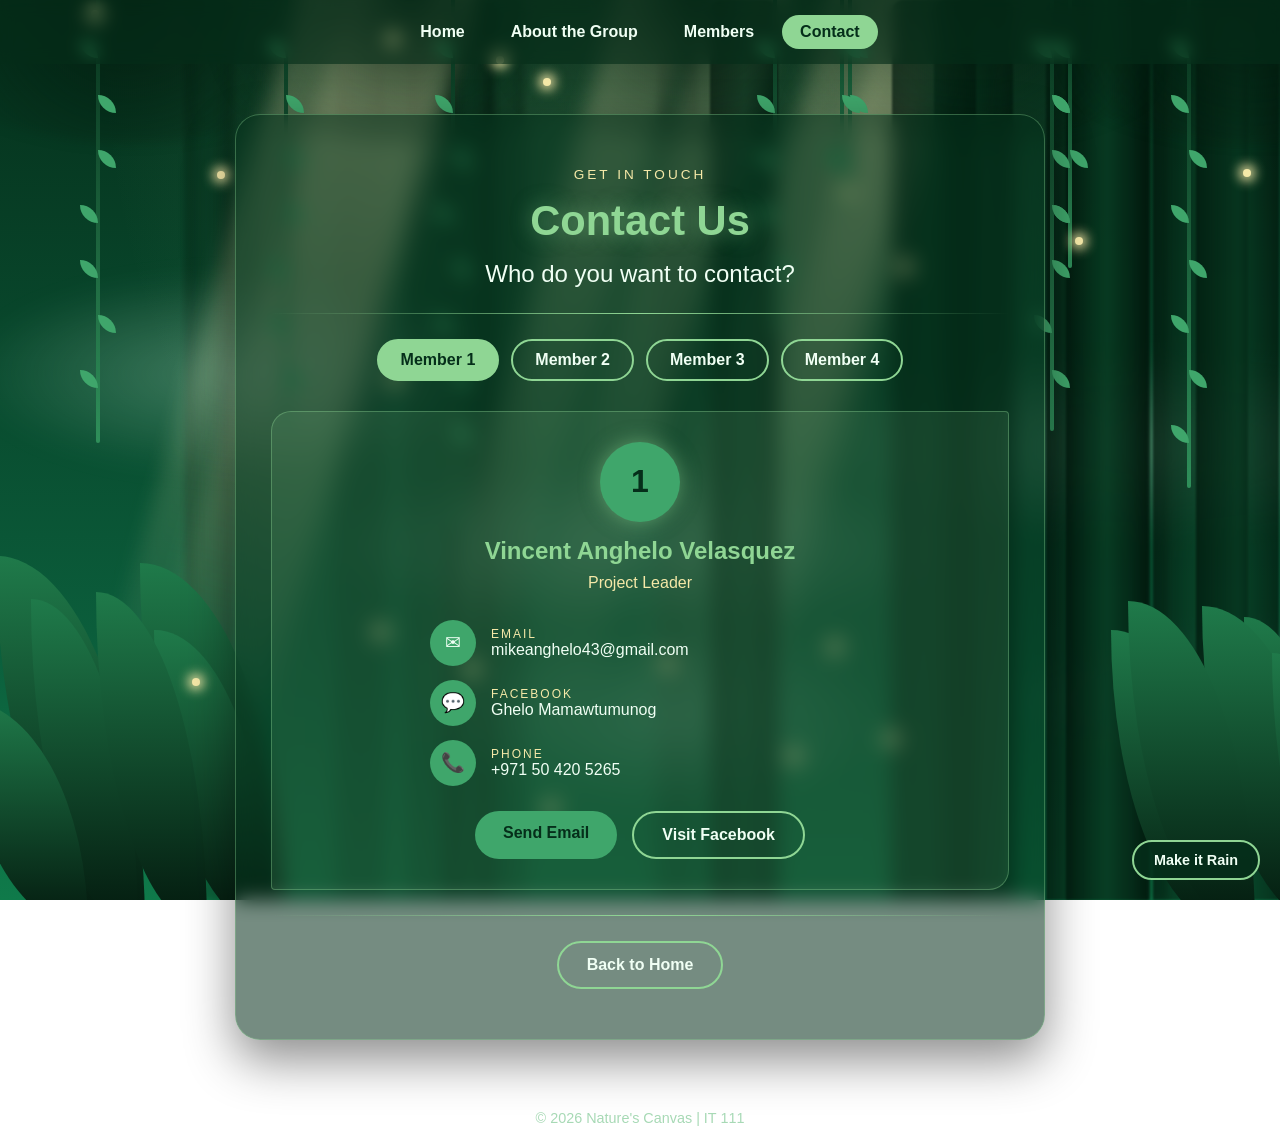
==== contact.html @ d49cdc34 "Add files via upload" ====
<!DOCTYPE html>
<html lang="en">
<head>
  <meta charset="UTF-8">
  <meta name="viewport" content="width=device-width, initial-scale=1.0">
  <title>Contact - Rainforest Group Website</title>
  <link rel="stylesheet" href="rainforest.css">

  <style>

    .picker {
      display: flex;
      justify-content: center;
      flex-wrap: wrap;
      gap: 12px;
      margin: 25px 0 30px;
    }

    .picker button {
      padding: 10px 22px;
      border: 2px solid var(--dahon);
      border-radius: 30px;
      background: transparent;
      color: var(--letra);
      font-family: inherit;
      font-size: 1rem;
      font-weight: bold;
      cursor: pointer;
      transition: 0.3s;
    }

    .picker button:hover {
      background: rgba(143, 214, 148, 0.2);
      transform: translateY(-3px);
    }

    .picker button.napili {
      background: var(--dahon);
      color: var(--gubat-madilim);
    }

    .contact-card {
      background: rgba(143, 214, 148, 0.12);
      border: 1px solid rgba(143, 214, 148, 0.35);
      border-radius: 20px 4px 20px 4px;
      padding: 30px 25px;
      text-align: center;
      animation: lumitaw 0.5s ease;
    }

    /* Bilog na may numero ng member */
    .contact-avatar {
      width: 80px;
      height: 80px;
      margin: 0 auto 15px;
      border-radius: 50%;
      background: var(--gubat-liwanag);
      color: var(--gubat-madilim);
      font-size: 2rem;
      font-weight: bold;
      display: flex;
      align-items: center;
      justify-content: center;
      box-shadow: 0 0 20px rgba(143, 214, 148, 0.5);
    }

    .contact-card h3 {
      font-size: 1.5rem;
      color: var(--dahon);
      margin-bottom: 4px;
    }

    .contact-card .role {
      color: var(--liwanag);
      margin-bottom: 22px;
    }

    .info-list {
      max-width: 420px;
      margin: 0 auto 25px;
      text-align: left;
    }

    .info-row {
      display: flex;
      align-items: center;
      gap: 15px;
      margin-bottom: 14px;
    }

    .info-icon {
      flex-shrink: 0; 
      width: 46px;
      height: 46px;
      border-radius: 50%;
      background: var(--gubat-liwanag);
      font-size: 1.2rem;
      display: flex;
      align-items: center;
      justify-content: center;
    }

    .info-row small {
      display: block;
      font-size: 0.75rem;
      letter-spacing: 2px;
      text-transform: uppercase;
      color: var(--liwanag);
    }

    .info-row span {
      word-break: break-word;
    }
  </style>
</head>
<body>

  <div id="dahon-layer"></div>
  <div id="alitaptap-layer"></div>

  <nav>
    <a href="index.html">Home</a>
    <a href="about.html">About the Group</a>
    <a href="members.html">Members</a>
    <a href="contact.html" class="active">Contact</a>
  </nav>

  <main>
    <div class="hero">
      <span class="label">Get in Touch</span>
      <h1 class="walang-cursor">Contact Us</h1>
      <h2>Who do you want to contact?</h2>

      <hr>

      <div class="picker" id="picker"></div>

      <div class="contact-card" id="contact-card"></div>

      <hr>

      <div class="buttons">
        <a class="btn btn-outline" href="index.html">Back to Home</a>
      </div>
    </div>
  </main>

  <footer>&copy; 2026 Nature's Canvas | IT 111</footer>

  <script src="ulan.js"></script>

  <script>

    const members = [
      {
        name: "Vincent Anghelo Velasquez",
        role: "Project Leader",
        email: "mikeanghelo43@gmail.com",
        facebook: "Ghelo Mamawtumunog",
        facebookLink: "https://www.facebook.com/ghelo.velasquez.12",
        phone: "+971 50 420 5265"
      },
      {
        name: "Winny Hagen",
        role: "Web Designer",
        email: "wynni12wyne@yahoo.com",
        facebook: "Hagen Winnie",
        facebookLink: "https://www.facebook.com/wynni.sibal",
        phone: "1 320 828 6827"
      },
      {
        name: "Elijah Josh Pimentel",
        role: "HTML Developer",
        email: "elijahpimentel09@gmail.com",
        facebook: "Josh Pimentel",
        facebookLink: "https://www.facebook.com/elijah.deyto",
        phone: "3363 3027"
      },
      {
        name: "Tristan Miguel Inigo Lopez",
        role: "Documentation Officer",
        email: "Tristanmiguelinigo05@gmail.com",
        facebook: "Write Facebook name here",
        facebookLink: "https://www.facebook.com/share/1F8PS3yKAi/",
        phone: "97477827939"
      },
    ];

    const picker = document.getElementById("picker");
    const card = document.getElementById("contact-card");

    function ipakita(i) {
      const m = members[i];

      card.innerHTML =
        '<div class="contact-avatar">' + (i + 1) + '</div>' +
        '<h3>' + m.name + '</h3>' +
        '<p class="role">' + m.role + '</p>' +
        '<div class="info-list">' +
          '<div class="info-row"><div class="info-icon">&#9993;</div>' +
            '<div><small>Email</small><span>' + m.email + '</span></div></div>' +
          '<div class="info-row"><div class="info-icon">&#128172;</div>' +
            '<div><small>Facebook</small><span>' + m.facebook + '</span></div></div>' +
          '<div class="info-row"><div class="info-icon">&#128222;</div>' +
            '<div><small>Phone</small><span>' + m.phone + '</span></div></div>' +
        '</div>' +
        '<div class="buttons">' +
          '<a class="btn" href="https://mail.google.com/mail/?view=cm&fo=1&to=' + m.email + '" target="_blank">Send Email</a>' +
          '<a class="btn btn-outline" href="' + m.facebookLink + '" target="_blank">Visit Facebook</a>' +
        '</div>';
      const buttons = picker.querySelectorAll("button");
      buttons.forEach(function (b, n) {
        b.classList.toggle("napili", n === i);
      });
    }

    members.forEach(function (m, i) {
      const button = document.createElement("button");
      button.textContent = "Member " + (i + 1);
      button.addEventListener("click", function () {
        ipakita(i);
      });
      picker.appendChild(button);
    });

    ipakita(0);
  </script>

</body>
</html>
---- rainforest.css ----
:root {
  --gubat-madilim: #052e1a; 
  --gubat-gitna: #0b5d3b;    
  --gubat-liwanag: #3fa66b;   
  --dahon: #8fd694;       
  --liwanag: #f5e9a8;        
  --letra: #f0fff4;          
}

* {
  margin: 0;
  padding: 0;
  box-sizing: border-box;
}

body {
  font-family: "Segoe UI", Arial, sans-serif;
  color: var(--letra);
  min-height: 100vh;
  background:
    radial-gradient(ellipse at 50% 0%, rgba(143, 214, 148, 0.25), transparent 60%),
    linear-gradient(180deg, var(--gubat-madilim), var(--gubat-gitna) 70%, #0f7a4a);
  background-attachment: fixed;
  overflow-x: hidden;
}

#dahon-layer,
#alitaptap-layer,
#ulan-layer {
  position: fixed;
  inset: 0;                       
  pointer-events: none;         
  overflow: hidden;
  z-index: 1;
}

.dahon {
  position: absolute;
  top: -60px;
  background: var(--dahon);
  border-radius: 0 100% 0 100%;  
  opacity: 0.7;
  animation: bagsak linear infinite;
}

@keyframes bagsak {
  0%   { transform: translateY(0) translateX(0) rotate(0deg); }
  50%  { transform: translateY(55vh) translateX(40px) rotate(180deg); }
  100% { transform: translateY(115vh) translateX(-20px) rotate(360deg); }
}

.alitaptap {
  position: absolute;
  width: 8px;
  height: 8px;
  background: var(--liwanag);
  border-radius: 50%;
  box-shadow: 0 0 12px 4px var(--liwanag);   /* ito ang glow */
  animation: lutang ease-in-out infinite, kislap ease-in-out infinite;
}

@keyframes lutang {
  0%, 100% { transform: translate(0, 0); }
  50%      { transform: translate(30px, -40px); }
}

@keyframes kislap {
  0%, 100% { opacity: 0.2; }
  50%      { opacity: 1; }
}

.patak {
  position: absolute;
  top: -30px;
  width: 2px;
  height: 22px;
  background: rgba(200, 235, 255, 0.6);
  animation: ulan linear infinite;
}

@keyframes ulan {
  to { transform: translateY(115vh); }
}

nav {
  position: relative;
  z-index: 5;                  
  background: rgba(5, 46, 26, 0.6);
  backdrop-filter: blur(8px);    
  padding: 15px;
  display: flex;
  justify-content: center;
  flex-wrap: wrap;
  gap: 10px;
}

nav a {
  color: var(--letra);
  text-decoration: none;
  font-weight: bold;
  padding: 8px 18px;
  border-radius: 20px;
  transition: 0.3s;
}

nav a:hover,
nav a.active {
  background: var(--dahon);
  color: var(--gubat-madilim);
}

main {
  position: relative;
  z-index: 5;
  max-width: 850px;
  margin: 50px auto;
  padding: 0 20px;
}

.hero {
  background: rgba(5, 46, 26, 0.55);
  backdrop-filter: blur(10px);
  border: 1px solid rgba(143, 214, 148, 0.35);
  border-radius: 25px;
  padding: 50px 35px;
  text-align: center;
  box-shadow: 0 20px 50px rgba(0, 0, 0, 0.45);
  animation: lumitaw 1.2s ease;   
}

@keyframes lumitaw {
  from { opacity: 0; transform: translateY(30px); }
  to   { opacity: 1; transform: translateY(0); }
}

.label {
  display: inline-block;
  font-size: 0.85rem;
  letter-spacing: 3px;
  text-transform: uppercase;
  color: var(--liwanag);
  margin-bottom: 15px;
}

h1 {
  font-size: 2.6rem;
  min-height: 3.3rem;             
  color: var(--dahon);
  text-shadow: 0 0 20px rgba(143, 214, 148, 0.5);
}

h1::after {
  content: "|";
  margin-left: 4px;
  animation: kurap 0.8s infinite;
}

@keyframes kurap {
  50% { opacity: 0; }
}

h2 {
  font-size: 1.5rem;
  margin: 10px 0 20px;
  font-weight: 500;
  color: var(--letra);
}

p {
  line-height: 1.8;
  margin-bottom: 18px;
  color: #d6f5df;
}

hr {
  border: none;
  height: 1px;
  background: linear-gradient(90deg, transparent, var(--dahon), transparent);
  margin: 25px 0;
}

.buttons {
  display: flex;
  justify-content: center;
  flex-wrap: wrap;
  gap: 15px;
  margin-top: 10px;
}

.btn {
  display: inline-block;
  padding: 13px 28px;
  background: var(--gubat-liwanag);
  color: var(--gubat-madilim);
  text-decoration: none;
  font-weight: bold;
  font-size: 1rem;
  border: none;
  border-radius: 30px;
  cursor: pointer;
  transition: 0.3s;
}

.btn:hover {
  background: var(--dahon);
  transform: translateY(-4px);
  box-shadow: 0 8px 20px rgba(143, 214, 148, 0.4);
}

.btn-outline {
  background: transparent;
  color: var(--letra);
  border: 2px solid var(--dahon);
}

.btn-outline:hover {
  background: rgba(143, 214, 148, 0.2);
}

footer {
  position: relative;
  z-index: 5;
  text-align: center;
  padding: 20px;
  font-size: 0.9rem;
  color: #a7d9b5;
}

@media (max-width: 500px) {
  h1 { font-size: 1.8rem; min-height: 4.5rem; }
  .hero { padding: 35px 20px; }
}

@keyframes float {
  0%, 100% { transform: translateY(0); }
  50%      { transform: translateY(-10px); }
}

.number-circle {
  animation: float 3s ease-in-out infinite;
}

.btn {
  transition: transform 0.3s ease;
}
.btn:hover {
  transform: translateY(-4px) scale(1.05);
}

@keyframes fadeUp {
  from { opacity: 0; transform: translateY(30px); }
  to   { opacity: 1; transform: translateY(0); }
}

.card {
  animation: fadeUp 0.8s ease forwards;
}

@keyframes glow {
  0%, 100% { box-shadow: 0 0 10px rgba(63, 165, 107, 0.4); }
  50%      { box-shadow: 0 0 28px rgba(63, 165, 107, 0.9); }
}

.number-circle {
  animation: glow 2.5s ease-in-out infinite;
}

.members-grid {
  display: grid;
  grid-template-columns: repeat(2, 1fr);
  gap: 25px;
  margin-top: 10px;
}

.member-card {
  background: rgba(143, 214, 148, 0.12);
  border: 1px solid rgba(143, 214, 148, 0.35);
  border-radius: 20px 4px 20px 4px;
  padding: 28px 20px;
  transition: 0.3s;
  animation: fadeUp 0.8s ease forwards;
}

.member-card:hover {
  transform: translateY(-6px);
  box-shadow: 0 12px 25px rgba(0, 0, 0, 0.35);
}

.member-avatar {
  width: 80px;
  height: 80px;
  margin: 0 auto 15px;
  border-radius: 50%;
  background: radial-gradient(circle at 30% 30%, var(--dahon), var(--gubat-liwanag));
  box-shadow: 0 0 20px rgba(143, 214, 148, 0.5);
  overflow: hidden;
}

.member-avatar img {
  width: 100%;
  height: 100%;
  object-fit: cover;  
  display: block;
}

.member-card h3 {
  color: var(--dahon);
  font-size: 1.2rem;
  margin-bottom: 4px;
}

.member-card p {
  margin-bottom: 18px;
}

/* Tanggalin ang kumukurap na | sa mga heading na walang typing effect */
.walang-cursor::after {
  content: none;
}

@media (max-width: 600px) {
  .members-grid { grid-template-columns: 1fr; }
}
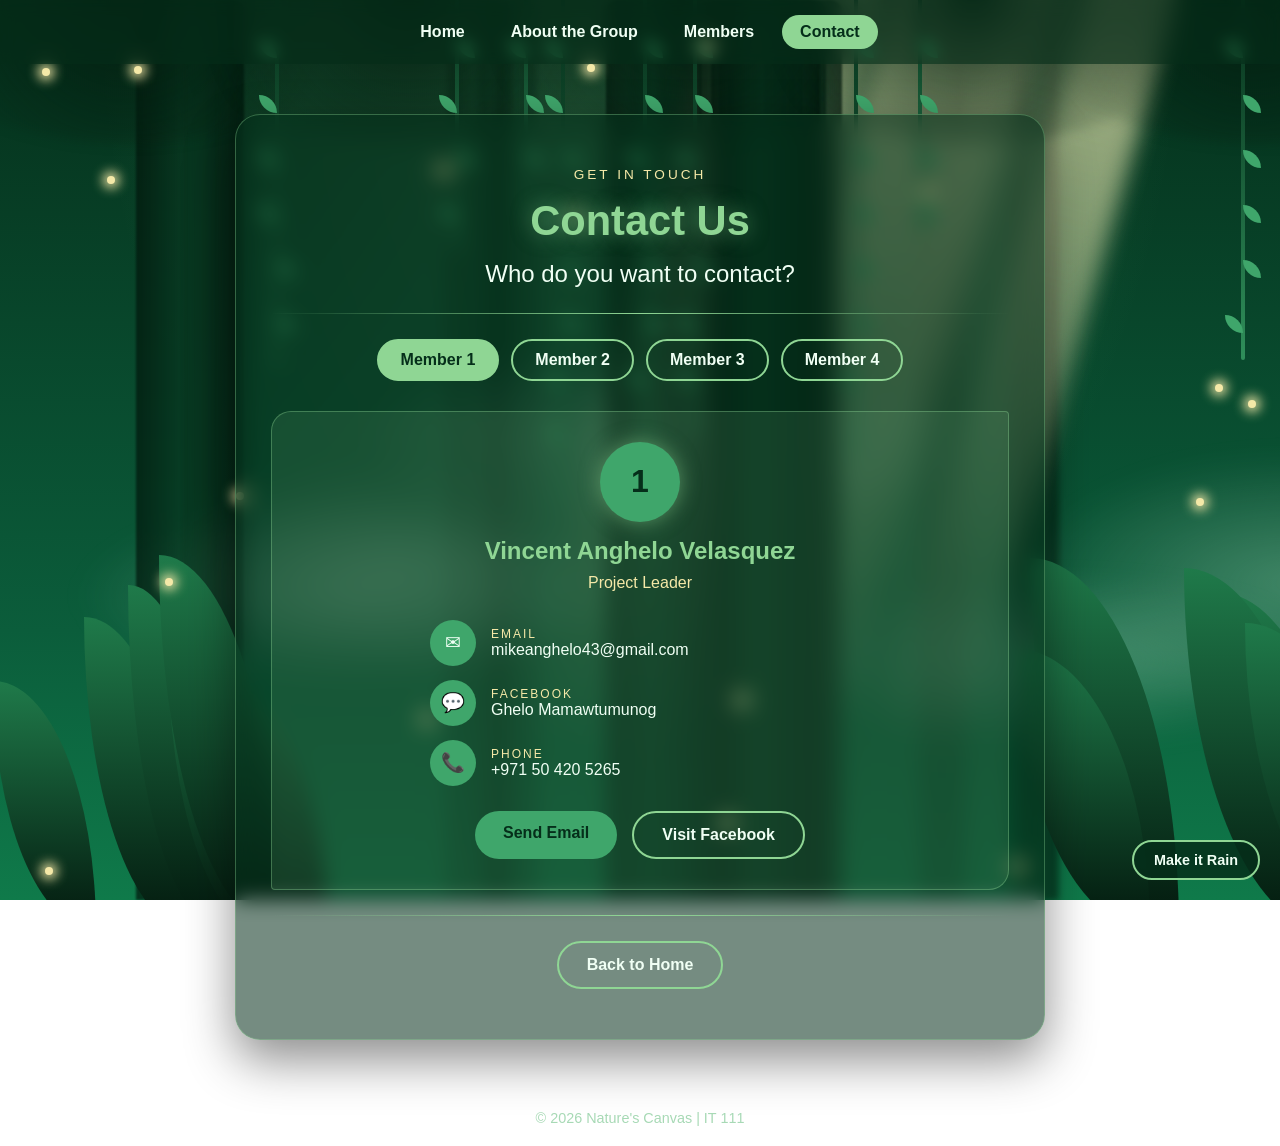
==== commit 5694e6f9: "Add files via upload" ====
--- a/contact.html
+++ b/contact.html
@@ -180,7 +180,7 @@
         name: "Tristan Miguel Inigo Lopez",
         role: "Documentation Officer",
         email: "Tristanmiguelinigo05@gmail.com",
-        facebook: "Write Facebook name here",
+        facebook: "Tristan Miguel Inigo Lopez",
         facebookLink: "https://www.facebook.com/share/1F8PS3yKAi/",
         phone: "97477827939"
       },
